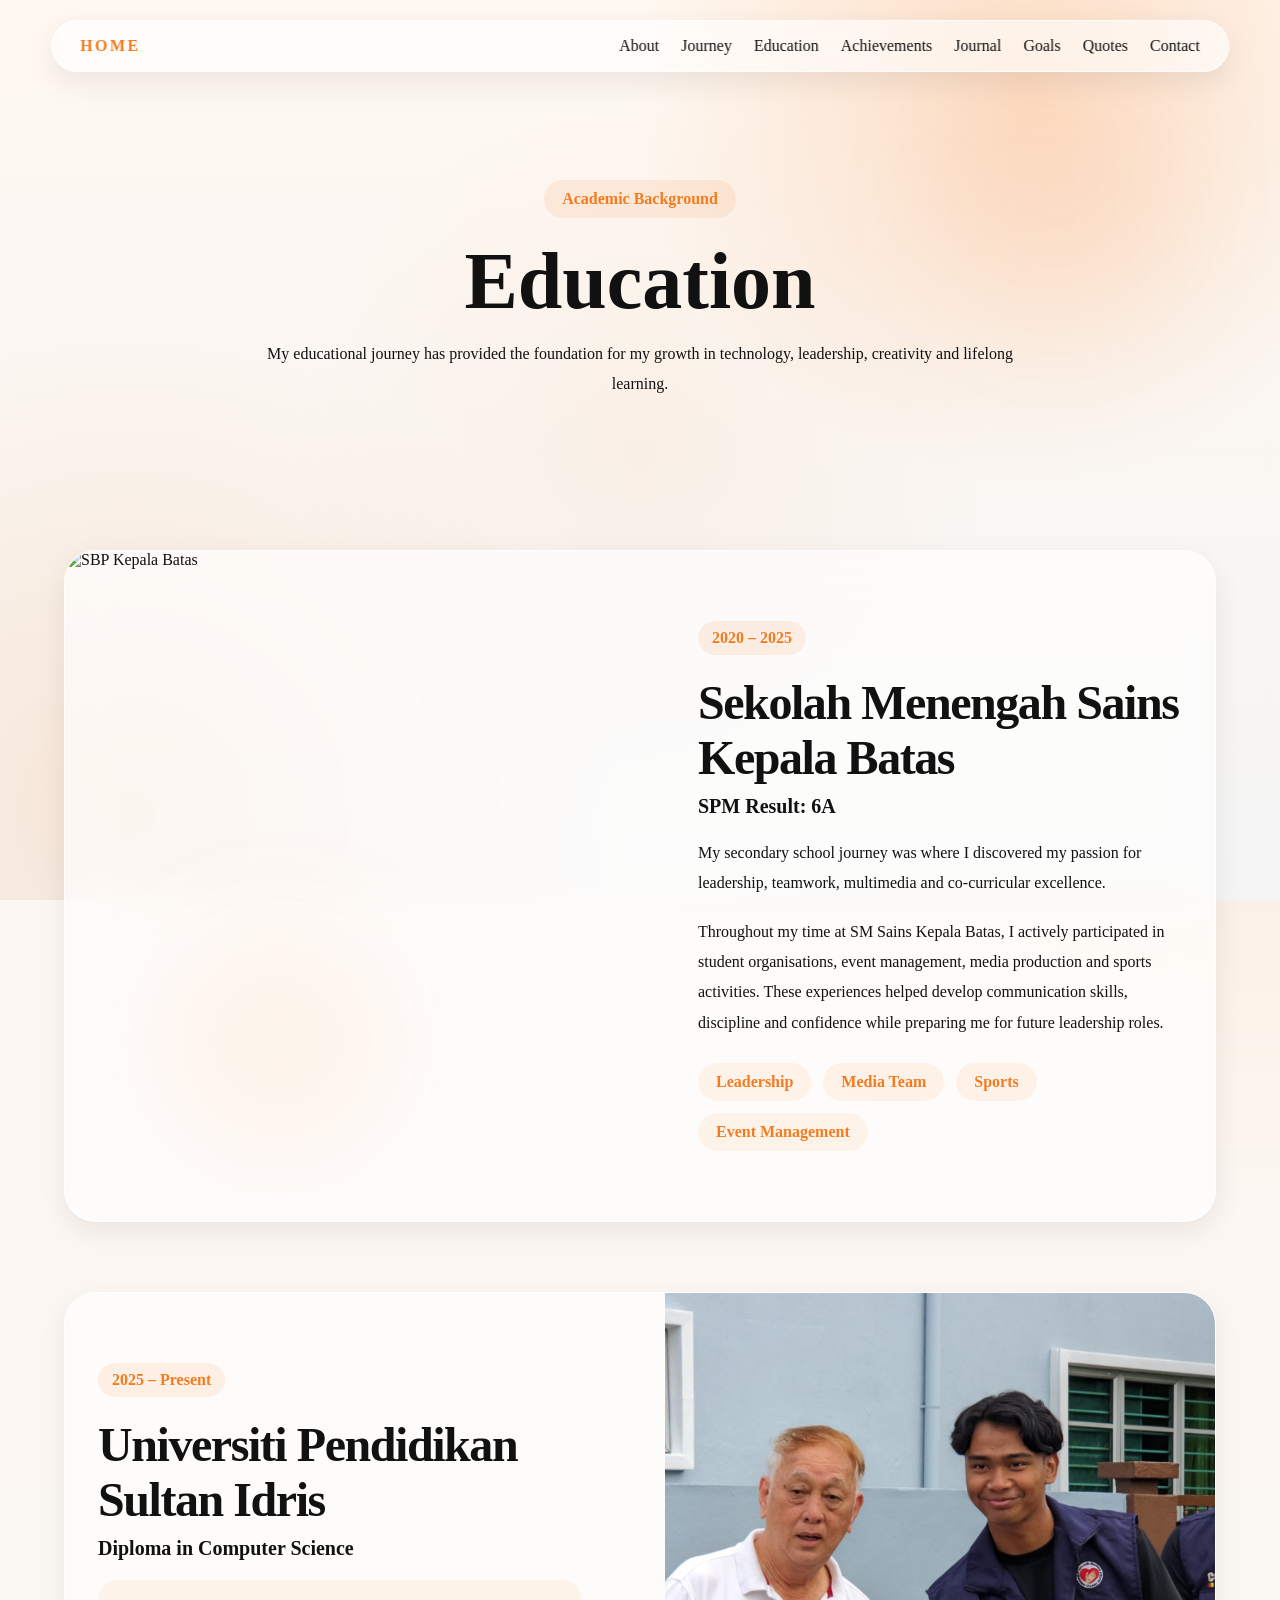
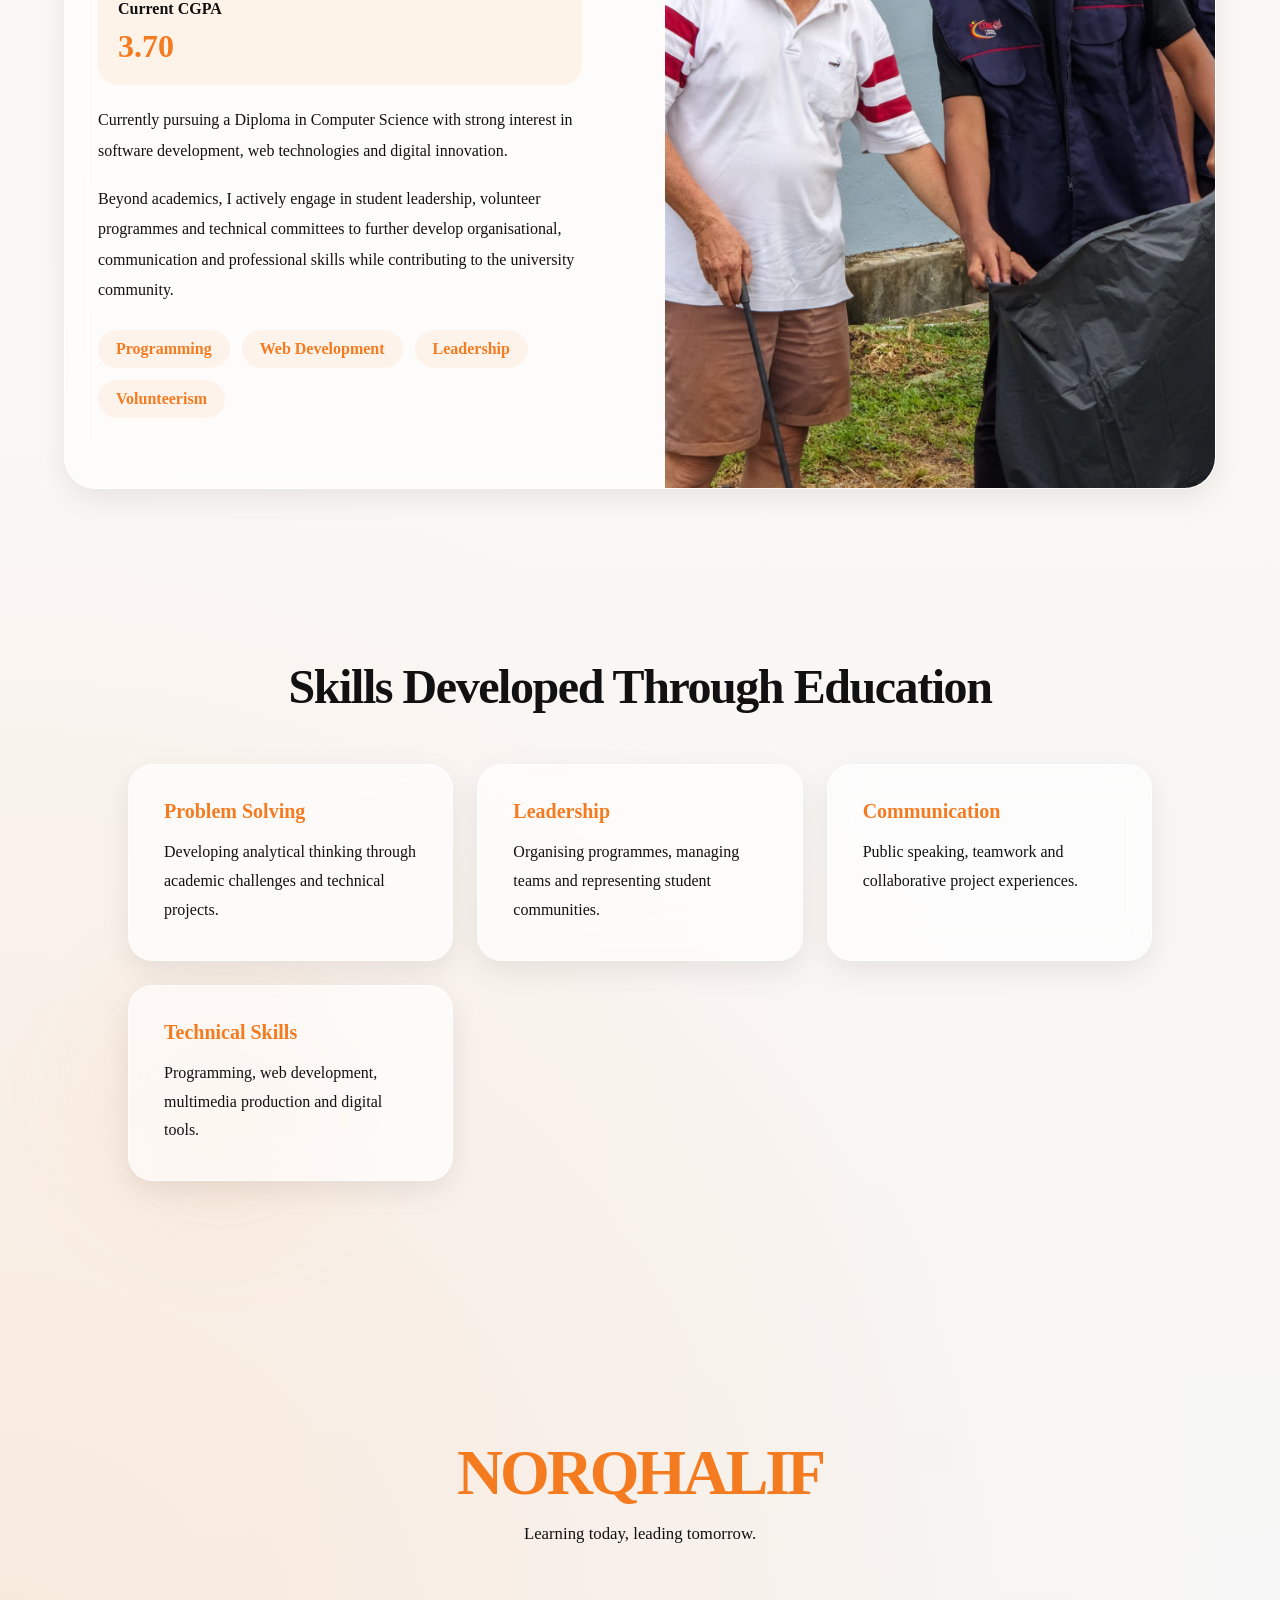
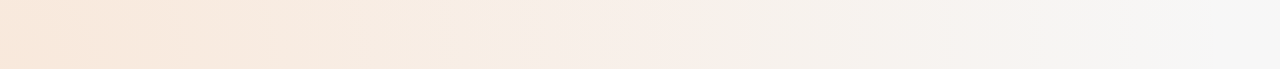
==== pages/education.html @ 30167a30 "Add files via upload" ====
<!DOCTYPE html>
<html lang="en">
<head>

<meta charset="UTF-8">
<meta name="viewport" content="width=device-width, initial-scale=1.0">

<title>Education | Norqhalif</title>

<link rel="preconnect" href="https://fonts.googleapis.com">
<link rel="preconnect" href="https://fonts.gstatic.com" crossorigin>

<link href="https://fonts.googleapis.com/css2?family=Outfit:wght@300;400;500;600;700;800;900&display=swap" rel="stylesheet">

<link rel="stylesheet" href="../assets/css/style.css">
<link rel="stylesheet" href="../assets/css/education.css">

</head>

<body>

<div class="bg-gradient"></div>

<nav class="navbar">

    <a href="../index.html" class="logo">
        HOME
    </a>

    <button class="menu-toggle" onclick="toggleMenu()">
        ☰
    </button>

    <ul class="nav-links" id="navLinks">
        <li><a href="about.html">About</a></li>
        <li><a href="journey.html">Journey</a></li>
        <li><a href="education.html">Education</a></li>
        <li><a href="achievements.html">Achievements</a></li>
        <li><a href="journal.html">Journal</a></li>
        <li><a href="goals.html">Goals</a></li>
        <li><a href="quotes.html">Quotes</a></li>
        <li><a href="contact.html">Contact</a></li>
    </ul>

</nav>

<!-- HEADER -->

<section class="education-header">

    <span class="page-tag">
        Academic Background
    </span>

    <h1>Education</h1>

    <p>
        My educational journey has provided the foundation
        for my growth in technology, leadership, creativity
        and lifelong learning.
    </p>

</section>

<!-- SBP -->

<section class="education-card">

    <div class="education-image">

        <img
        src="../assets/images/education/sbp.jpg"
        alt="SBP Kepala Batas">

    </div>

    <div class="education-content">

        <span class="education-year">
            2020 – 2025
        </span>

        <h2>
            Sekolah Menengah Sains Kepala Batas
        </h2>

        <h3>
            SPM Result: 6A
        </h3>

        <p>
            My secondary school journey was where I discovered my
            passion for leadership, teamwork, multimedia and
            co-curricular excellence.
        </p>

        <p>
            Throughout my time at SM Sains Kepala Batas, I actively
            participated in student organisations, event management,
            media production and sports activities. These experiences
            helped develop communication skills, discipline and
            confidence while preparing me for future leadership roles.
        </p>

        <div class="tags">

            <span>Leadership</span>
            <span>Media Team</span>
            <span>Sports</span>
            <span>Event Management</span>

        </div>

    </div>

</section>

<!-- UPSI -->

<section class="education-card reverse">

    <div class="education-image">

        <img
        src="../assets/images/education/upsi.jpg"
        alt="UPSI">

    </div>

    <div class="education-content">

        <span class="education-year">
            2025 – Present
        </span>

        <h2>
            Universiti Pendidikan Sultan Idris
        </h2>

        <h3>
            Diploma in Computer Science
        </h3>

        <div class="cgpa-box">

            <h4>Current CGPA</h4>

            <span>3.70</span>

        </div>

        <p>
            Currently pursuing a Diploma in Computer Science with
            strong interest in software development, web technologies
            and digital innovation.
        </p>

        <p>
            Beyond academics, I actively engage in student leadership,
            volunteer programmes and technical committees to further
            develop organisational, communication and professional
            skills while contributing to the university community.
        </p>

        <div class="tags">

            <span>Programming</span>
            <span>Web Development</span>
            <span>Leadership</span>
            <span>Volunteerism</span>

        </div>

    </div>

</section>

<!-- SKILLS DEVELOPED -->

<section class="skills-developed">

    <h2>
        Skills Developed Through Education
    </h2>

    <div class="skills-grid">

        <div class="skill-card">

            <h3>Problem Solving</h3>

            <p>
                Developing analytical thinking through
                academic challenges and technical projects.
            </p>

        </div>

        <div class="skill-card">

            <h3>Leadership</h3>

            <p>
                Organising programmes, managing teams
                and representing student communities.
            </p>

        </div>

        <div class="skill-card">

            <h3>Communication</h3>

            <p>
                Public speaking, teamwork and collaborative
                project experiences.
            </p>

        </div>

        <div class="skill-card">

            <h3>Technical Skills</h3>

            <p>
                Programming, web development,
                multimedia production and digital tools.
            </p>

        </div>

    </div>

</section>

<!-- FOOTER -->

<footer class="page-footer">

    <h3>NORQHALIF</h3>

    <p>
        Learning today, leading tomorrow.
    </p>

</footer>

<script src="../assets/js/app.js"></script>
<script src="../assets/js/script.js"></script>
<script>
function toggleMenu(){
    const navLinks = document.getElementById("navLinks");
    const menuButton = document.querySelector(".menu-toggle");

    navLinks.classList.toggle("active");

    if(navLinks.classList.contains("active")){
        menuButton.innerHTML = "×";
    }else{
        menuButton.innerHTML = "☰";
    }
}
</script>

</body>
</html>
---- assets/css/style.css ----
/* =========================
   NORQHALIF PORTFOLIO
   CLEAN MINIMAL DESIGN
========================= */

:root{
    --bg:#f7f7f7;
    --surface:#ffffff;

    --glass:rgba(255,255,255,.65);

    --orange:#f47b20;
    --orange-light:#ff9d4d;
    --orange-dark:#d95f00;

    --text:#111111;
    --muted:#666666;

    --border:rgba(0,0,0,.08);

    --radius:28px;

    --transition:.35s ease;

    --surface-hover:#fafafa;

    --shadow:
        0 10px 40px rgba(0,0,0,.08);

    --blur:20px;
}

/* =========================
   RESET
========================= */

*{
    margin:0;
    padding:0;
    box-sizing:border-box;
}

html{
    scroll-behavior:smooth;
}

body{
  background:
  radial-gradient(
    circle at top right,
    rgba(244,123,32,.15),
    transparent 40%
  ),

  radial-gradient(
    circle at bottom left,
    rgba(244,123,32,.08),
    transparent 35%
  ),

  #f7f7f7;

  color:#111;
}

@keyframes pageLoad{
    to{
        opacity:1;
    }
}

/* =========================
   BACKGROUND
========================= */

.bg-gradient{
    position:fixed;
    inset:0;
    z-index:-10;

    background:
        radial-gradient(
            circle at top right,
            rgba(244,123,32,.15),
            transparent 40%
        ),

        radial-gradient(
            circle at bottom left,
            rgba(244,123,32,.08),
            transparent 35%
        ),

        #f7f7f7;
}

/* =========================
   TYPOGRAPHY
========================= */

h1{
    color:var(--text);

    font-weight:900;

    line-height:.95;
}

h2{
    font-size:clamp(2rem,4vw,3rem);

    font-weight:700;

    letter-spacing:-0.03em;
}

h3{
    font-size:1.25rem;
    font-weight:600;
}

p{
    color:var(--muted);
    line-height:1.8;
}

/* =========================
   NAVBAR
========================= */

.navbar{
    position:fixed;

    top:20px;
    left:50%;
    transform:translateX(-50%);

    width:min(1300px,92%);

    display:flex;
    justify-content:space-between;
    align-items:center;

    padding:16px 28px;

    background:rgba(255,255,255,.6);

    backdrop-filter:blur(20px);
    -webkit-backdrop-filter:blur(20px);

    border:1px solid rgba(255,255,255,.8);

    border-radius:999px;

    box-shadow:
        0 10px 30px rgba(0,0,0,.08);

    z-index:1000;
}

.logo{
    color:var(--orange);

    font-weight:800;

    text-decoration:none;

    letter-spacing:.15em;
}

.nav-links{

    display:flex;

    gap:22px;

    list-style:none;
}

.nav-links a{
    color:var(--text);

    text-decoration:none;

    font-weight:500;

    transition:.3s;
}

.nav-links a:hover{
    color:var(--orange);
}

/* =========================
   HERO
========================= */

.hero{
    position:relative;

    min-height:100vh;

    display:flex;
    align-items:center;
    justify-content:center;

    overflow:hidden;
}

.hero-bg-text{
    position:absolute;

    top:50%;
    left:50%;

    transform:
        translate(-50%,-50%);

    font-size:clamp(8rem,20vw,18rem);

    font-weight:900;

    color:rgba(244,123,32,.12);

    letter-spacing:-10px;

    z-index:0;

    pointer-events:none;
}

.hero-content{
    position:relative;
    z-index:5;

    text-align:center;
}

.description{

    max-width:720px;

    margin:auto;

    font-size:1.05rem;
}

.hero-buttons{

    margin-top:40px;

    display:flex;

    justify-content:center;

    gap:16px;

    flex-wrap:wrap;
}

/* =========================
   BUTTONS
========================= */

.btn-primary,
.btn-secondary{

    padding:15px 26px;

    border-radius:14px;

    text-decoration:none;

    font-weight:600;

    transition:var(--transition);
}

.btn-primary{
    background:
        linear-gradient(
            135deg,
            #ff9d4d,
            #f47b20
        );

    color:var(--text);

    border:none;

    border-radius:999px;

    padding:16px 30px;

    font-weight:700;

    box-shadow:
        0 10px 25px rgba(244,123,32,.25);
}

.btn-primary:hover{
    transform:
        translateY(-3px);

    box-shadow:
        0 15px 35px rgba(244,123,32,.35);
}

.btn-secondary{

    border:1px solid var(--border);

    color:var(--text);
}

.btn-secondary:hover{

    background:rgba(255,255,255,.04);
}

/* =========================
   STATS
========================= */

.stats{

    padding:100px 10%;

    display:grid;

    grid-template-columns:
        repeat(auto-fit,minmax(220px,1fr));

    gap:24px;
}

.stat-card{

    background:var(--surface);

    border:1px solid var(--border);

    border-radius:var(--radius);

    padding:36px;

    transition:var(--transition);

    box-shadow:var(--shadow);
}

.stat-card:hover{

    transform:translateY(-4px);

    background:var(--surface-hover);
}

.stat-label{

    display:block;

    color:var(--muted);

    font-size:.75rem;

    text-transform:uppercase;

    letter-spacing:.15em;

    margin-bottom:14px;
}

.stat-card h2{
    color:var(--orange);

    font-size:4rem;

    font-weight:900;
}

/* =========================
   FEATURED SECTION
========================= */

.featured{

    padding:100px 10%;
}

.featured h2{

    text-align:center;

    margin-bottom:50px;
}

.featured-grid{

    display:grid;

    grid-template-columns:
        repeat(12,1fr);

    gap:24px;
}

.feature-card{

    background:rgba(255,255,255,.65);

    backdrop-filter:blur(20px);

    border:1px solid rgba(255,255,255,.8);

    border-radius:30px;

    padding:40px;

    text-decoration:none;

    color:var(--text);

    transition:.35s ease;

    box-shadow:
        0 10px 30px rgba(0,0,0,.08);
}

.feature-card:hover{

    transform:
        translateY(-8px);

    border-color:
        rgba(244,123,32,.25);

    box-shadow:
        0 20px 40px rgba(244,123,32,.12);
}

.feature-card h3{

    margin-bottom:12px;
}

.feature-card p{

    color:var(--muted);
}

/* layout */

.feature-card:nth-child(1){
    grid-column:span 6;
}

.feature-card:nth-child(2){
    grid-column:span 6;
}

.feature-card:nth-child(3){
    grid-column:span 4;
}

.feature-card:nth-child(4){
    grid-column:span 8;
}

/* =========================
   QUOTE SECTION
========================= */

.quote-section{

    padding:100px 10%;
}

.quote-card{

    max-width:900px;

    margin:auto;

    text-align:center;

    padding:60px;

    background:var(--surface);

    border:1px solid var(--border);

    border-radius:var(--radius);

    box-shadow:var(--shadow);
}

.quote-card h2{

    margin-bottom:20px;
}

/* =========================
   FOOTER
========================= */

footer{

    padding:100px 10%;

    text-align:center;
}

.footer-links{

    margin:30px 0;

    display:flex;

    justify-content:center;

    flex-wrap:wrap;

    gap:20px;
}

.footer-links a{

    color:var(--muted);

    text-decoration:none;

    transition:var(--transition);
}

.footer-links a:hover{

    color:var(--text);
}

small{

    color:#7b8696;
}

/* =========================
   GALLERY
========================= */

.gallery-grid{

    display:grid;

    grid-template-columns:
        repeat(auto-fit,minmax(300px,1fr));

    gap:24px;

    max-width:1400px;

    margin:auto;
}

.gallery-item{

    overflow:hidden;

    border-radius:20px;

    border:1px solid var(--border);

    background:var(--surface);

    transition:var(--transition);
}

.gallery-item:hover{

    transform:translateY(-4px);
}

.gallery-item img{

    width:100%;

    display:block;

    object-fit:cover;

    transition:.4s;
}

.gallery-item:hover img{

    transform:scale(1.03);
}

/* =========================
   COMMON CARDS
========================= */

.showcase-card,
.glass-panel{

    background:var(--surface);

    border:1px solid var(--border);

    border-radius:var(--radius);

    padding:32px;

    box-shadow:var(--shadow);

    transition:var(--transition);
}

.showcase-card:hover{

    transform:translateY(-4px);
}

.section-grid{

    display:grid;

    grid-template-columns:
        repeat(auto-fit,minmax(300px,1fr));

    gap:24px;

    margin-top:40px;
}

/* =========================
   SCROLLBAR
========================= */

::-webkit-scrollbar{
    width:8px;
}

::-webkit-scrollbar-track{
    background:#0b0f17;
}

::-webkit-scrollbar-thumb{
    background:#2b3445;
    border-radius:999px;
}

::-webkit-scrollbar-thumb:hover{
    background:#3a465c;
}

/* =========================
   RESPONSIVE
========================= */

@media(max-width:900px){

    .navbar{

        padding:15px 20px;
    }

    .nav-links{

        display:none;
    }

    .feature-card:nth-child(1),
    .feature-card:nth-child(2),
    .feature-card:nth-child(3),
    .feature-card:nth-child(4){

        grid-column:span 12;
    }

    .hero{

        padding-top:150px;
    }
}

.accent{
    color:var(--orange);
}

.stat-card,
.feature-card,
.quote-card,
.showcase-card,
.glass-panel{
    background:rgba(255,255,255,.6);

    backdrop-filter:blur(20px);
    -webkit-backdrop-filter:blur(20px);

    border:1px solid rgba(255,255,255,.8);

    border-radius:28px;

    box-shadow:
        0 10px 40px rgba(0,0,0,.08);
}

.hero{
    position:relative;
    overflow:hidden;
}


.hero-tag{
    display:inline-block;

    padding:10px 18px;

    border-radius:999px;

    background:rgba(244,123,32,.10);

    color:var(--orange);

    font-weight:600;

    margin-bottom:20px;
}

.hero h1{
    font-size:clamp(4rem,9vw,7rem);

    font-weight:900;

    line-height:.9;

    letter-spacing:-4px;
}

.accent{
    color:var(--orange);
}

.section-subtitle{
    text-align:center;

    max-width:700px;

    margin:0 auto 50px;

    color:var(--muted);
}

.stat-card h2{
    color:var(--orange);

    font-size:4rem;

    font-weight:900;

    line-height:1;
}

footer h2{
    color:var(--orange);

    font-size:4rem;

    font-weight:900;

    margin-bottom:15px;
}

/* =========================
   GLOBAL WARM ORANGE DEPTH
   Add at bottom of style.css
========================= */

body{
    background:
        radial-gradient(
            circle at top right,
            rgba(244,123,32,.20),
            transparent 35%
        ),

        radial-gradient(
            circle at bottom left,
            rgba(255,157,77,.16),
            transparent 35%
        ),

        linear-gradient(
            180deg,
            #fff7f0,
            #f7f7f7
        );

    color:var(--text);
}

/* Background layer */

.bg-gradient{
    position:fixed;
    inset:0;
    z-index:-10;

    background:
        radial-gradient(
            circle at 80% 10%,
            rgba(244,123,32,.22),
            transparent 30%
        ),

        radial-gradient(
            circle at 10% 90%,
            rgba(255,157,77,.18),
            transparent 35%
        ),

        radial-gradient(
            circle at 50% 50%,
            rgba(244,123,32,.06),
            transparent 45%
        ),

        linear-gradient(
            180deg,
            #fff8f1,
            #f5f5f5
        );
}

/* Warm glass cards across all pages */

.stat-card,
.feature-card,
.quote-card,
.profile-card img,
.glass-panel,
.stat-box,
.role-card,
.timeline-card,
.education-card,
.skill-card,
.achievement-card,
.recognition-card,
.featured-memory-card,
.gallery-item,
.featured-content,
.journal-card,
.reflection-card,
.mission-card,
.counter-card,
.vision-card,
.dream-card,
.bucket-card,
.future-card{
    background:
        linear-gradient(
            135deg,
            rgba(255,255,255,.78),
            rgba(255,239,224,.58)
        );

    border:1px solid rgba(244,123,32,.18);

    box-shadow:
        0 15px 40px rgba(244,123,32,.10);
}

/* Hover warmth */

.stat-card:hover,
.feature-card:hover,
.stat-box:hover,
.role-card:hover,
.timeline-card:hover,
.education-card:hover,
.skill-card:hover,
.achievement-card:hover,
.gallery-item:hover,
.journal-card:hover,
.counter-card:hover,
.vision-card:hover,
.dream-card:hover,
.bucket-card:hover{
    border-color:rgba(244,123,32,.35);

    box-shadow:
        0 25px 55px rgba(244,123,32,.18);
}

/* Section glow decoration */

section{
    position:relative;
}

section::before{
    content:"";

    position:absolute;

    width:240px;
    height:240px;

    border-radius:50%;

    background:rgba(244,123,32,.07);

    filter:blur(55px);

    z-index:-1;

    pointer-events:none;
}

section:nth-of-type(odd)::before{
    top:80px;
    right:8%;
}

section:nth-of-type(even)::before{
    bottom:60px;
    left:8%;
}

/* Keep text readable */

p,
.description,
.intro,
.timeline-card p,
.education-content p,
.achievement-content p,
.journal-card p,
.dream-card p,
.vision-card li,
.bucket-card,
.page-footer p{
    color:var(--text-muted);
}

/* Orange accents */

.section-tag,
.page-tag,
.hero-tag,
.education-year,
.achievement-year,
.journal-tag,
.vision-card span,
.counter-card h2,
.dream-number,
.stat-card h2,
.stat-box h2{
    color:var(--orange);
}

/* =========================
   GLOBAL MOBILE FIX
========================= */

@media(max-width:900px){

    body{
        overflow-x:hidden;
    }

    .navbar{
        width:92%;
        padding:14px 20px;
    }

    .nav-links{
        display:none;
    }

    .logo{
        font-size:.9rem;
    }

    section{
        overflow:hidden;
    }

    h1{
        font-size:clamp(2.8rem,12vw,4rem);
        line-height:1;
    }

    h2{
        font-size:clamp(2rem,8vw,3rem);
    }

    p{
        font-size:.98rem;
    }

    .hero,
    .about-hero,
    .journey-header,
    .education-header,
    .achievement-header,
    .gallery-header,
    .journal-header,
    .goals-header,
    .art-header,
    .quotes-header,
    .contact-hero{
        padding-left:6%;
        padding-right:6%;
    }

    .hero-buttons,
    .hero-contact-actions{
        flex-direction:column;
        align-items:center;
    }

    .btn-primary,
    .btn-secondary,
    .primary-contact,
    .secondary-contact{
        width:100%;
        max-width:320px;
        text-align:center;
    }

    .featured-grid,
    .stats,
    .section-grid,
    .roles-grid,
    .skills-grid,
    .summary-grid,
    .vision-grid,
    .dream-grid,
    .bucket-grid,
    .focus-grid,
    .principles-grid,
    .quote-list,
    .collab-grid{
        grid-template-columns:1fr;
    }

    .feature-card:nth-child(1),
    .feature-card:nth-child(2),
    .feature-card:nth-child(3),
    .feature-card:nth-child(4){
        grid-column:span 1;
    }

    .glass-panel,
    .quote-card,
    .recognition-card,
    .closing-card,
    .future-card,
    .mission-card,
    .featured-content,
    .contact-form-section{
        padding:32px 24px;
    }

    .page-footer{
        padding:80px 6%;
    }

    .page-footer h3,
    footer h2{
        font-size:2.5rem;
    }
}

@media(max-width:500px){

    h1{
        font-size:2.8rem;
    }

    .section-tag,
    .page-tag,
    .hero-tag{
        font-size:.8rem;
        padding:9px 14px;
    }

    .stat-card,
    .stat-box,
    .role-card,
    .timeline-card,
    .journal-card,
    .dream-card,
    .vision-card,
    .principle-card,
    .quote-card,
    .quick-card,
    .collab-card{
        padding:26px 22px;
    }

    .gallery-grid,
    .art-grid{
        width:92%;
    }

    .top-btn{
        width:52px;
        height:52px;
        right:18px;
        bottom:18px;
    }
}

/* =========================
   MOBILE NAVBAR
========================= */

.menu-toggle{
    display:none;

    width:42px;
    height:42px;

    border:none;
    border-radius:50%;

    background:rgba(244,123,32,.12);

    color:var(--orange);

    font-size:1.4rem;

    cursor:pointer;

    z-index:1001;
}

@media(max-width:900px){

    .navbar{
        position:fixed;
        top:18px;
        left:50%;
        transform:translateX(-50%);

        width:92%;

        padding:14px 18px;

        border-radius:28px;
    }

    .menu-toggle{
        display:flex;
        align-items:center;
        justify-content:center;
    }

    .nav-links{
        position:absolute;

        top:72px;
        left:0;
        right:0;

        display:none;

        flex-direction:column;

        gap:0;

        padding:18px;

        background:
            linear-gradient(
                135deg,
                rgba(255,255,255,.92),
                rgba(255,239,224,.88)
            );

        backdrop-filter:blur(20px);
        -webkit-backdrop-filter:blur(20px);

        border:1px solid rgba(244,123,32,.18);

        border-radius:28px;

        box-shadow:
            0 20px 50px rgba(244,123,32,.16);
    }

    .nav-links.active{
        display:flex;
    }

    .nav-links li{
        width:100%;
    }

    .nav-links a{
        display:block;

        width:100%;

        padding:14px 16px;

        border-radius:16px;

        color:var(--text);

        font-weight:600;
    }

    .nav-links a:hover,
    .nav-links a.active{
        background:rgba(244,123,32,.12);

        color:var(--orange);
    }
}

/* =========================
   GLOBAL JS INTERACTIONS
========================= */

.reveal{
    opacity:0;
    transform:translateY(35px);
    transition:
        opacity .8s ease,
        transform .8s ease;
}

.reveal.show{
    opacity:1;
    transform:translateY(0);
}

.top-btn{
    position:fixed;

    right:28px;
    bottom:28px;

    width:56px;
    height:56px;

    border:none;
    border-radius:50%;

    background:var(--orange);

    color:white;

    font-size:1.3rem;
    font-weight:700;

    cursor:pointer;

    box-shadow:
        0 12px 30px rgba(244,123,32,.3);

    z-index:999;

    transition:.3s ease;
}

.top-btn:hover{
    transform:translateY(-4px);
}

.toast-message{
    position:fixed;

    left:50%;
    bottom:35px;

    transform:translateX(-50%) translateY(20px);

    padding:14px 22px;

    border-radius:999px;

    background:rgba(17,17,17,.88);

    color:white;

    font-weight:600;

    opacity:0;

    pointer-events:none;

    z-index:9999;

    transition:.3s ease;
}

.toast-message.show{
    opacity:1;
    transform:translateX(-50%) translateY(0);
}

@media(max-width:768px){

    .top-btn{
        width:50px;
        height:50px;

        right:18px;
        bottom:18px;
    }

    .toast-message{
        width:max-content;
        max-width:85%;

        text-align:center;
    }
}

.top-btn{
    position:fixed !important;

    right:28px;
    bottom:28px;

    width:56px;
    height:56px;

    border:none;
    border-radius:50%;

    background:var(--orange);

    color:white;

    font-size:1.3rem;
    font-weight:700;

    cursor:pointer;

    box-shadow:
        0 12px 30px rgba(244,123,32,.3);

    z-index:99999;

    transition:.3s ease;
}

.top-btn:hover{
    transform:translateY(-4px);
}

/* =========================
   FINAL MOBILE HERO ALIGNMENT
========================= */

@media(max-width:600px){

    .hero{
        padding:150px 6% 80px;
    }

    .hero-content{
        width:100%;
        max-width:390px;
        margin:0 auto;
        text-align:center;
        overflow:visible;
    }

    .hero h1{
        width:100%;
        margin:0 auto 22px;

        display:flex;
        flex-direction:column;
        align-items:center;

        font-size:clamp(3rem, 13vw, 3.9rem) !important;
        line-height:.92 !important;
        letter-spacing:-1.5px !important;

        text-align:center;
        overflow:visible;
    }

    .hero h1 .accent{
        display:block;

        width:100%;

        font-size:clamp(2.15rem, 9.8vw, 2.85rem) !important;
        line-height:1 !important;
        letter-spacing:-1px !important;

        text-align:center;

        white-space:nowrap;
        overflow:visible;
    }

    .hero-tag{
        margin-bottom:28px;
    }

    .description{
        max-width:340px;
        margin:0 auto;
        text-align:center;
        line-height:1.85;
    }

    .hero-buttons{
        width:100%;
        max-width:340px;
        margin:38px auto 0;
    }
}

/* =========================
   FINAL RESPONSIVE SAFETY FIX
========================= */

html,
body{
    width:100%;
    max-width:100%;
    overflow-x:hidden;
}

/* Prevent images/videos from overflowing */
img,
video{
    max-width:100%;
}

/* Make all buttons easier to tap on mobile */
button,
a{
    -webkit-tap-highlight-color:transparent;
}

/* Better mobile spacing */
@media(max-width:900px){

    section{
        max-width:100%;
        overflow:hidden;
    }

    .navbar{
        width:92%;
    }

    .hero,
    .about-hero,
    .journey-header,
    .education-header,
    .achievement-header,
    .gallery-header,
    .journal-header,
    .goals-header,
    .art-header,
    .quotes-header,
    .contact-hero{
        padding-left:6%;
        padding-right:6%;
    }

    .featured-grid,
    .stats,
    .roles-grid,
    .skills-grid,
    .vision-grid,
    .dream-grid,
    .bucket-grid,
    .focus-grid,
    .principles-grid,
    .quote-list,
    .collab-grid,
    .quick-contact-grid{
        grid-template-columns:1fr;
    }

    .hero-buttons,
    .hero-contact-actions{
        flex-direction:column;
        align-items:center;
    }

    .btn-primary,
    .btn-secondary,
    .primary-contact,
    .secondary-contact{
        width:100%;
        max-width:340px;
        text-align:center;
    }

    .page-footer{
        padding:80px 6%;
    }
}

/* Small phone fix */
@media(max-width:500px){

    h1{
        font-size:clamp(2.6rem,12vw,3.4rem);
    }

    h2{
        font-size:clamp(2rem,9vw,2.7rem);
    }

    p{
        font-size:.96rem;
    }

    .section-tag,
    .page-tag,
    .hero-tag{
        max-width:100%;
        text-align:center;
    }

    .glass-panel,
    .quote-card,
    .recognition-card,
    .closing-card,
    .future-card,
    .mission-card,
    .contact-form-section{
        padding:30px 22px;
    }

    .page-footer h3,
    footer h2{
        font-size:2.5rem;
    }
}

/* =========================
   FINAL FOOTER SIZE FIX
========================= */

.page-footer,
footer{
    width:100%;
    max-width:none;

    margin:0;
    margin-top:40px;

    padding:45px 10% 55px;

    text-align:center;

    background:transparent !important;

    border:none !important;
    border-radius:0 !important;

    box-shadow:none !important;

    backdrop-filter:none !important;
    -webkit-backdrop-filter:none !important;
}

.page-footer h3,
footer h2,
footer h3{
    font-size:clamp(3rem, 6vw, 4.8rem);

    font-weight:900;

    letter-spacing:-0.05em;

    color:var(--orange);

    margin-bottom:18px;

    line-height:1;
}

.page-footer p,
footer p{
    max-width:750px;

    margin:0 auto;

    color:var(--text-muted);

    font-size:1.05rem;

    line-height:1.7;
}

footer small{
    display:block;

    margin-top:24px;

    color:var(--text-muted);

    opacity:.75;
}

.footer-links{
    margin:26px 0 22px;

    display:flex;
    justify-content:center;
    gap:22px;
    flex-wrap:wrap;
}

.footer-links a{
    color:var(--orange);

    text-decoration:none;

    font-weight:700;

    transition:.3s ease;
}

.footer-links a:hover{
    color:var(--text);
}

/* Mobile footer */
@media(max-width:700px){

    .page-footer,
    footer{
        margin-top:35px;
        padding:45px 8% 45px;
    }

    .page-footer h3,
    footer h2,
    footer h3{
        font-size:clamp(2.8rem, 14vw, 4rem);
    }

    .page-footer p,
    footer p{
        font-size:.98rem;
        line-height:1.65;
    }
}
---- assets/css/education.css ----
/* =========================
   HEADER
========================= */

.education-header{

    padding:180px 10% 80px;

    text-align:center;
}

.page-tag{

    display:inline-block;

    padding:10px 18px;

    border-radius:999px;

    background:rgba(244,123,32,.10);

    color:var(--orange);

    font-weight:600;

    margin-bottom:25px;
}

.education-header h1{

    font-size:clamp(3rem,7vw,5rem);

    font-weight:900;

    margin-bottom:20px;
}

.education-header p{

    max-width:750px;

    margin:auto;

    color:var(--text-muted);

    line-height:1.9;
}

/* =========================
   EDUCATION CARD
========================= */

.education-card{

    width:min(1300px,90%);

    margin:70px auto;

    display:flex;

    align-items:center;

    gap:50px;

    background:rgba(255,255,255,.65);

    backdrop-filter:blur(20px);

    border:1px solid rgba(255,255,255,.8);

    border-radius:32px;

    overflow:hidden;

    box-shadow:
    0 10px 30px rgba(0,0,0,.08);
}

.education-card.reverse{

    flex-direction:row-reverse;
}

.education-image{

    flex:1;
}

.education-image img{

    width:100%;

    height:100%;

    object-fit:cover;

    display:block;
}

.education-content{

    flex:1;

    padding:50px;
}

.education-year{

    display:inline-block;

    padding:8px 14px;

    border-radius:999px;

    background:rgba(244,123,32,.10);

    color:var(--orange);

    font-weight:700;
}

.education-content h2{

    margin:20px 0 10px;

    color:var(--text);
}

.education-content h3{

    margin-bottom:20px;

    color:var(--text-muted);
}

.education-content p{

    color:var(--text-muted);

    line-height:1.9;

    margin-bottom:18px;
}

/* =========================
   TAGS
========================= */

.tags{

    display:flex;

    flex-wrap:wrap;

    gap:12px;

    margin-top:25px;
}

.tags span{

    padding:10px 18px;

    border-radius:999px;

    background:rgba(244,123,32,.08);

    color:var(--orange);

    font-weight:600;
}

/* =========================
   CGPA BOX
========================= */

.cgpa-box{

    margin:20px 0;

    padding:20px;

    border-radius:20px;

    background:rgba(244,123,32,.08);
}

.cgpa-box h4{

    margin-bottom:10px;
}

.cgpa-box span{

    font-size:2rem;

    font-weight:800;

    color:var(--orange);
}

/* =========================
   SKILLS
========================= */

.skills-developed{

    padding:100px 10%;
}

.skills-developed h2{

    text-align:center;

    margin-bottom:50px;
}

.skills-grid{

    display:grid;

    grid-template-columns:
    repeat(auto-fit,minmax(260px,1fr));

    gap:24px;
}

.skill-card{

    padding:35px;

    border-radius:25px;

    background:rgba(255,255,255,.65);

    backdrop-filter:blur(20px);

    border:1px solid rgba(255,255,255,.8);

    box-shadow:
    0 10px 30px rgba(0,0,0,.08);

    transition:.3s ease;
}

.skill-card:hover{

    transform:translateY(-8px);
}

.skill-card h3{

    margin-bottom:15px;

    color:var(--orange);
}

.skill-card p{

    color:var(--text-muted);

    line-height:1.8;
}

/* =========================
   FOOTER
========================= */

.page-footer{

    text-align:center;

    padding:120px 10%;
}

.page-footer h3{

    font-size:4rem;

    font-weight:900;

    color:var(--orange);

    margin-bottom:15px;
}

.page-footer p{

    color:var(--text-muted);
}

/* =========================
   MOBILE
========================= */

@media(max-width:900px){

    .education-card,
    .education-card.reverse{

        flex-direction:column;
    }

    .education-content{

        padding:30px;
    }

    .page-footer h3{

        font-size:2.5rem;
    }
}

/* =========================
   EDUCATION IMAGE POLISH FIX
========================= */

.education-card{
    overflow:hidden;
}

.education-image{
    height:100%;
    min-height:480px;

    display:flex;
    align-items:center;
    justify-content:center;

    overflow:hidden;
}

.education-image img{
    width:100%;
    height:100%;

    object-fit:cover;
    object-position:center;

    display:block;

    border-radius:0;
}

/* Better crop for SBP image */
.education-card:first-child .education-image img{
    object-position:center center;
}

/* Better crop for UPSI image */
.education-card:nth-child(2) .education-image img{
    object-position:center center;
}

/* Make both sides feel balanced */
.education-content{
    padding:70px 6%;
}

/* On desktop, keep image and content same visual height */
.education-card{
    display:grid;
    grid-template-columns:1fr 1fr;
    align-items:stretch;
}

/* Alternate layout still works */
.education-card.reverse .education-image{
    order:2;
}

.education-card.reverse .education-content{
    order:1;
}

/* Mobile fix */
@media(max-width:900px){

    .education-card{
        grid-template-columns:1fr;
    }

    .education-card.reverse .education-image,
    .education-card.reverse .education-content{
        order:initial;
    }

    .education-image{
        min-height:320px;
        height:320px;
    }

    .education-content{
        padding:40px 28px;
    }

    .education-card:first-child .education-image img{
        object-position:center center;
    }

    .education-card:nth-child(2) .education-image img{
        object-position:center center;
    }
}
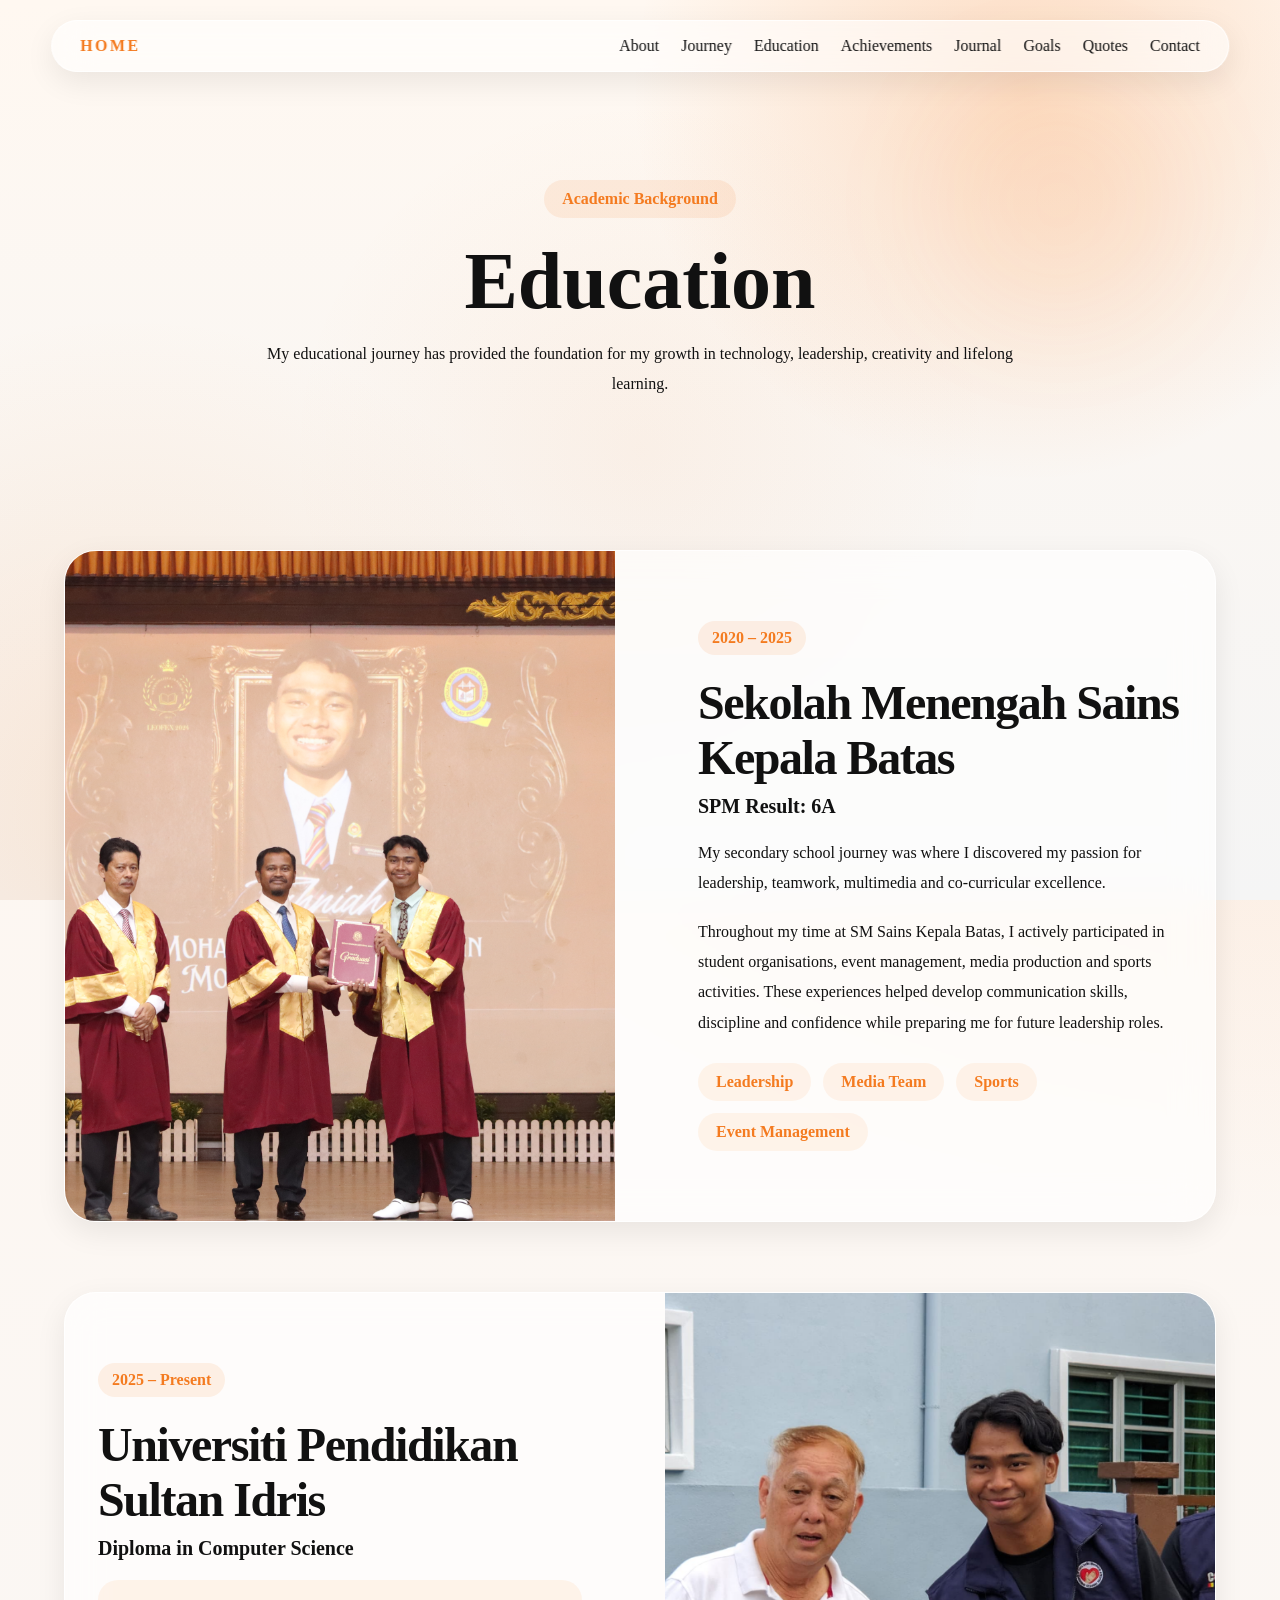
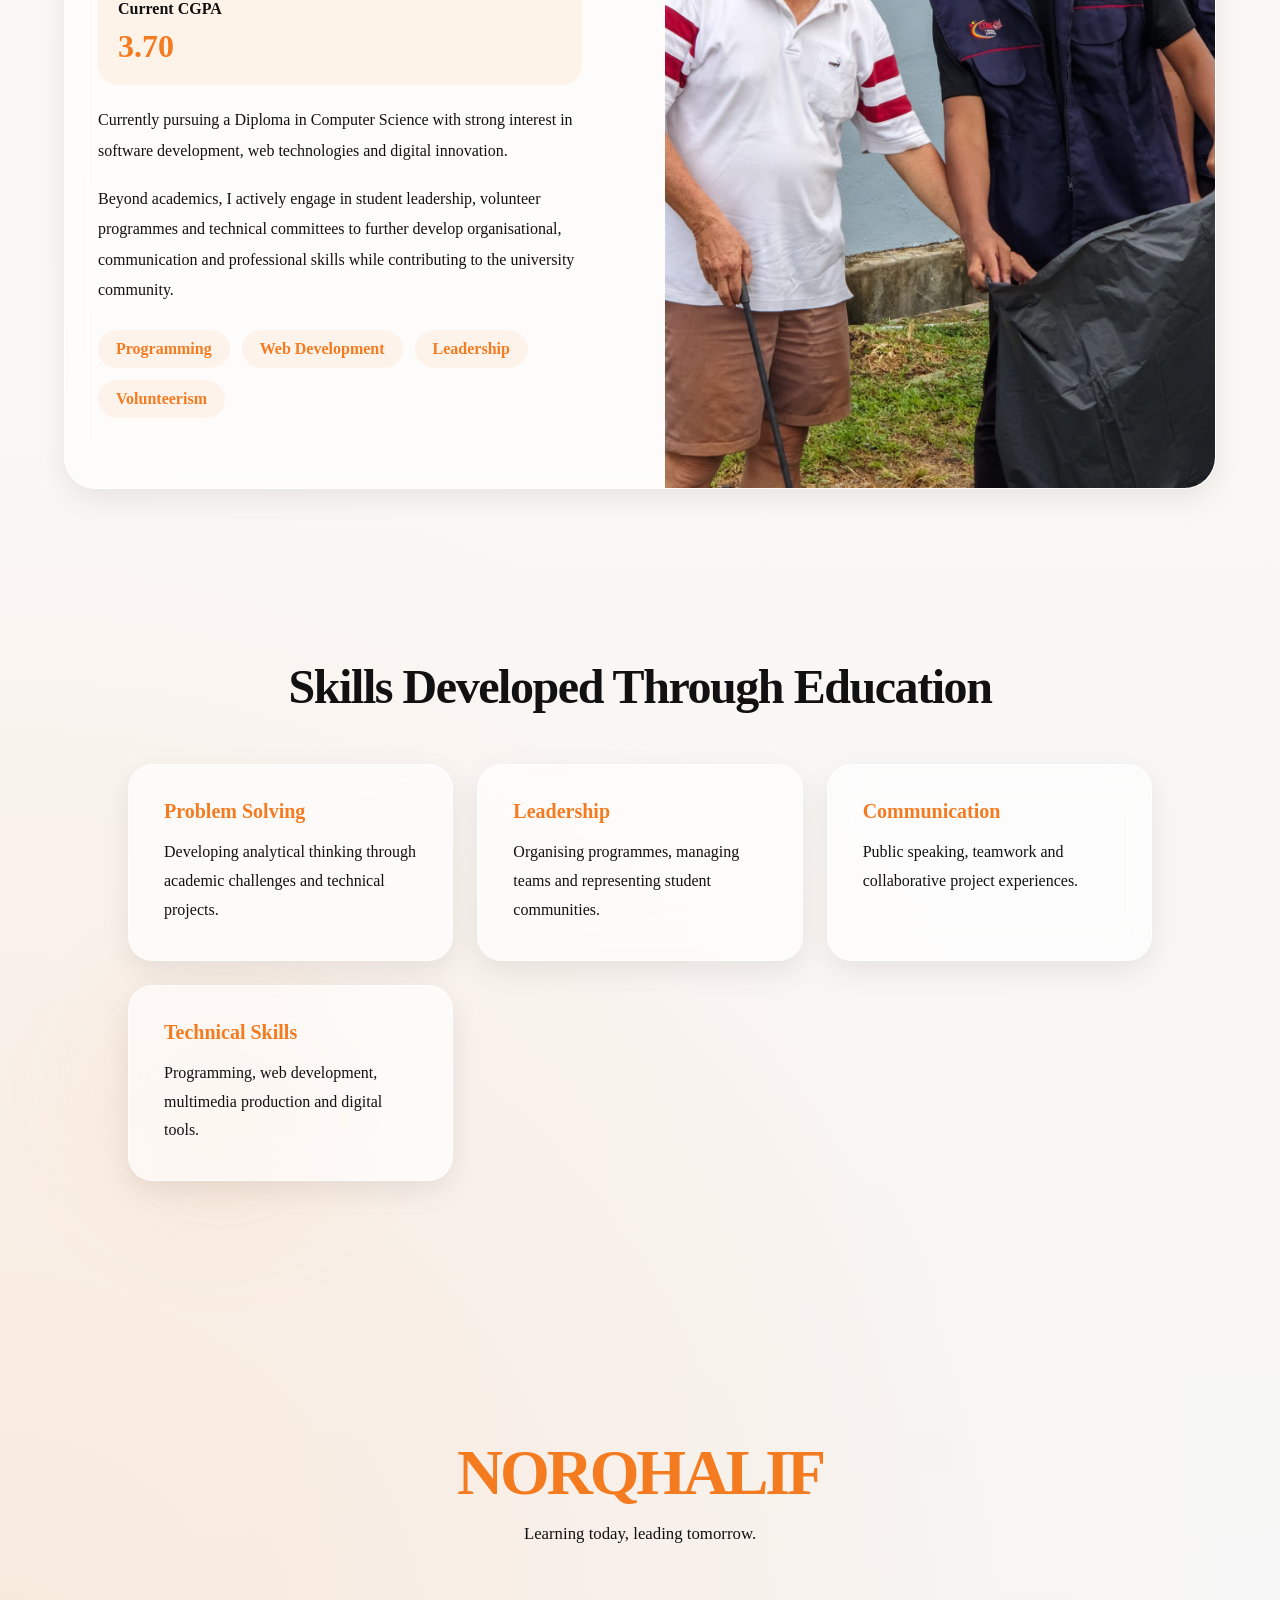
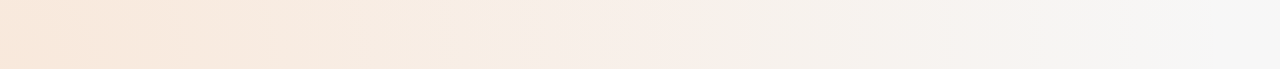
==== commit 327d1235: "Update education.html" ====
--- a/pages/education.html
+++ b/pages/education.html
@@ -69,7 +69,7 @@
     <div class="education-image">
 
         <img
-        src="../assets/images/education/sbp.jpg"
+        src="../assets/images/education/sbp.JPG"
         alt="SBP Kepala Batas">
 
     </div>
@@ -263,4 +263,4 @@
 </script>
 
 </body>
-</html>+</html>
